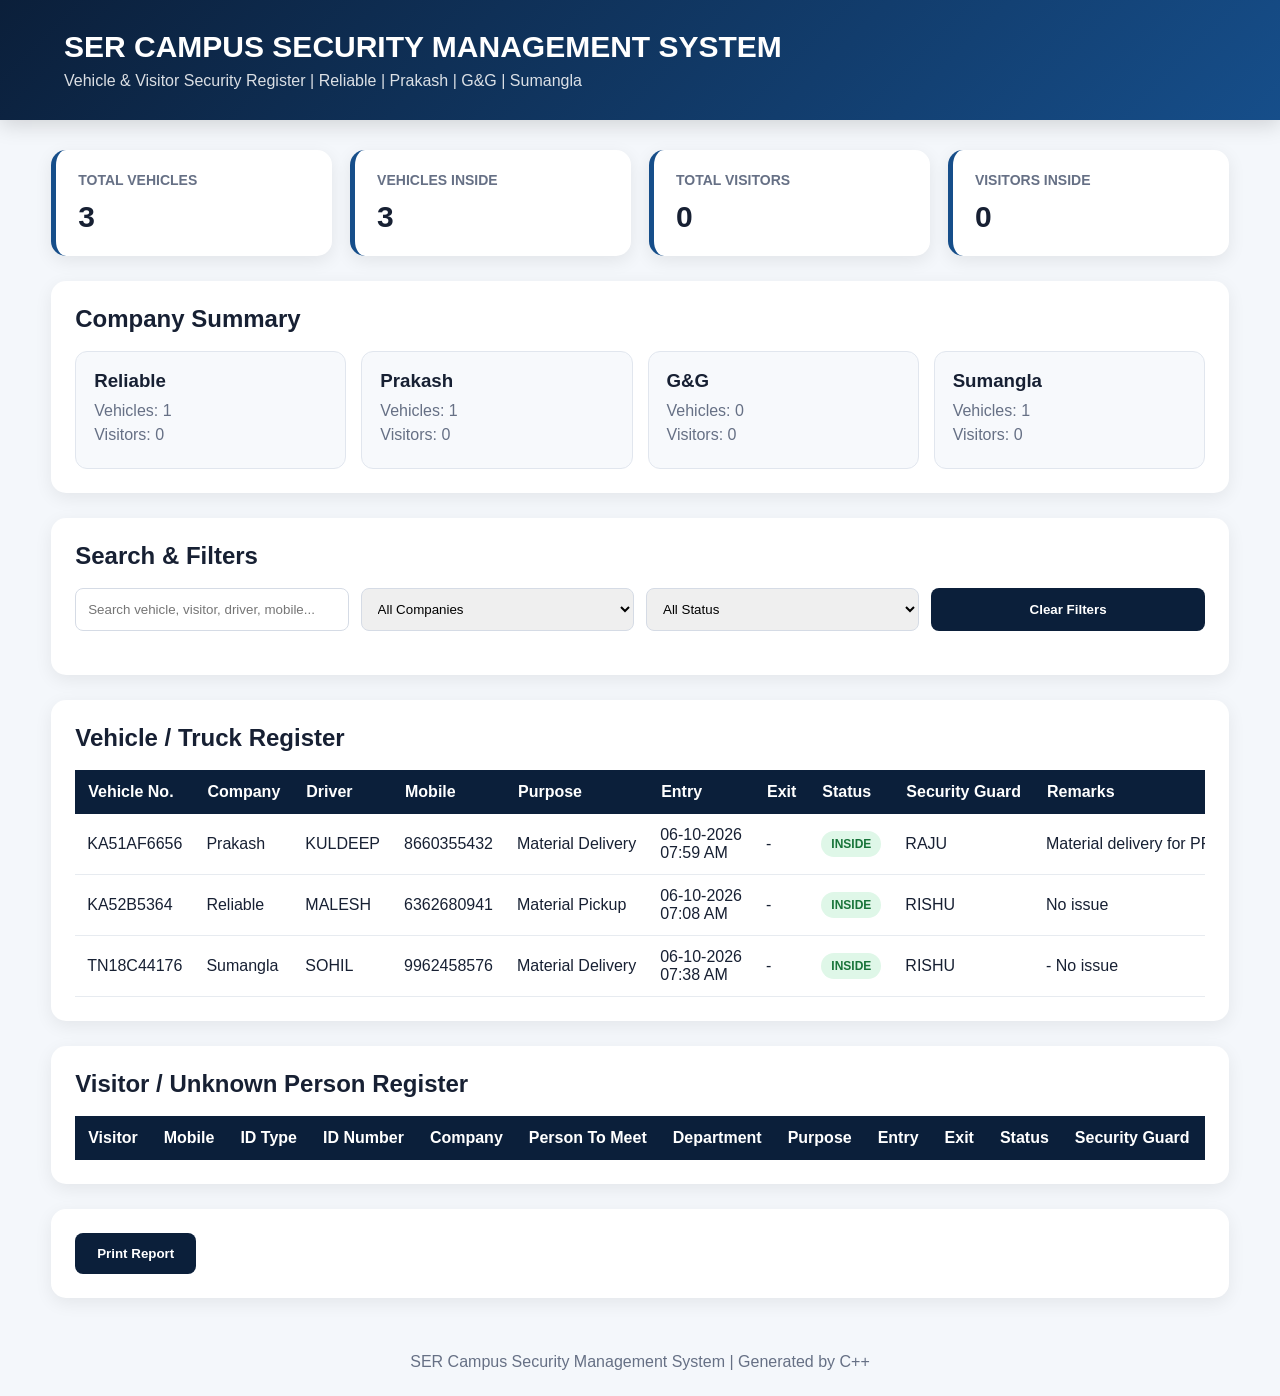
==== website/index.html @ 87534a73 "Add SER Security Management System" ====
<!DOCTYPE html>
<html lang="en">
<head>
<meta charset="UTF-8">
<meta name="viewport" content="width=device-width, initial-scale=1.0">
<title>SER Security Management System</title>
<link rel="stylesheet" href="style.css">
</head>
<body>
<div class="header">
<h1>SER CAMPUS SECURITY MANAGEMENT SYSTEM</h1>
<p>Vehicle & Visitor Security Register | Reliable | Prakash | G&G | Sumangla</p>
</div>
<div class="container">
<div class="cards">
<div class="card"><h3>TOTAL VEHICLES</h3><div class="number">3</div></div>
<div class="card"><h3>VEHICLES INSIDE</h3><div class="number">3</div></div>
<div class="card"><h3>TOTAL VISITORS</h3><div class="number">0</div></div>
<div class="card"><h3>VISITORS INSIDE</h3><div class="number">0</div></div>
</div>
<div class="section">
<h2>Company Summary</h2>
<div class="company-grid">
<div class="company-box">
<h3>Reliable</h3><p>Vehicles: 1</p><p>Visitors: 0</p></div>
<div class="company-box">
<h3>Prakash</h3><p>Vehicles: 1</p><p>Visitors: 0</p></div>
<div class="company-box">
<h3>G&G</h3><p>Vehicles: 0</p><p>Visitors: 0</p></div>
<div class="company-box">
<h3>Sumangla</h3><p>Vehicles: 1</p><p>Visitors: 0</p></div>
</div>
</div>
<div class="section no-print">
<h2>Search & Filters</h2>
<div class="filters">
<input id="globalSearch" onkeyup="applyAllFilters()" placeholder="Search vehicle, visitor, driver, mobile..."><select id="companyFilter" onchange="applyAllFilters()"><option value="">All Companies</option><option value="Reliable">Reliable</option><option value="Prakash">Prakash</option><option value="G&G">G&G</option><option value="Sumangla">Sumangla</option></select><select id="statusFilter" onchange="applyAllFilters()"><option value="">All Status</option><option value="INSIDE">INSIDE</option><option value="EXITED">EXITED</option></select><button onclick="clearFilters()" style="border:0;border-radius:8px;background:#0b1f3a;color:white;font-weight:bold;cursor:pointer;">Clear Filters</button></div>
</div>
<div class="section">
<h2>Vehicle / Truck Register</h2>
<div class="table-wrapper">
<table>
<thead><tr><th>Vehicle No.</th><th>Company</th><th>Driver</th><th>Mobile</th><th>Purpose</th><th>Entry</th><th>Exit</th><th>Status</th><th>Security Guard</th><th>Remarks</th></tr></thead>
<tbody>
<tr><td>KA51AF6656</td><td>Prakash</td><td>KULDEEP</td><td>8660355432</td><td>Material Delivery</td><td>06-10-2026<br>07:59 AM</td><td>-</td><td><span class="badge inside">INSIDE</span></td><td>RAJU</td><td>Material delivery for PRAKASH</td></tr>
<tr><td>KA52B5364</td><td>Reliable</td><td>MALESH</td><td>6362680941</td><td>Material Pickup</td><td>06-10-2026<br>07:08 AM</td><td>-</td><td><span class="badge inside">INSIDE</span></td><td>RISHU</td><td>No issue</td></tr>
<tr><td>TN18C44176</td><td>Sumangla</td><td>SOHIL</td><td>9962458576</td><td>Material Delivery</td><td>06-10-2026<br>07:38 AM</td><td>-</td><td><span class="badge inside">INSIDE</span></td><td>RISHU</td><td>- No issue</td></tr>
</tbody>
</table>
</div>
</div>
<div class="section">
<h2>Visitor / Unknown Person Register</h2>
<div class="table-wrapper">
<table>
<thead><tr><th>Visitor</th><th>Mobile</th><th>ID Type</th><th>ID Number</th><th>Company</th><th>Person To Meet</th><th>Department</th><th>Purpose</th><th>Entry</th><th>Exit</th><th>Status</th><th>Security Guard</th><th>Remarks</th></tr></thead>
<tbody>
</tbody>
</table>
</div>
</div>
<div class="section no-print">
<button onclick="printReport()" style="padding:13px 22px;border:0;border-radius:8px;background:#0b1f3a;color:white;font-weight:bold;cursor:pointer;">Print Report</button></div>
</div>
<div class="footer">SER Campus Security Management System | Generated by C++</div>
<script src="script.js"></script>
</body>
</html>
---- website/style.css ----
* {
    box-sizing: border-box;
    margin: 0;
    padding: 0;
}

body {
    font-family: Arial, Helvetica, sans-serif;
    background: #f4f7fb;
    color: #172033;
}

.header {
    background: linear-gradient(135deg, #0b1f3a, #164e8a);
    color: white;
    padding: 30px 5%;
    box-shadow: 0 5px 20px rgba(0,0,0,.15);
}

.header h1 {
    font-size: 30px;
    margin-bottom: 8px;
}

.header p {
    opacity: .85;
}

.container {
    width: 92%;
    max-width: 1500px;
    margin: 30px auto;
}

.cards {
    display: grid;
    grid-template-columns: repeat(4, 1fr);
    gap: 18px;
    margin-bottom: 25px;
}

.card {
    background: white;
    border-radius: 15px;
    padding: 22px;
    box-shadow: 0 5px 18px rgba(0,0,0,.08);
    border-left: 5px solid #164e8a;
}

.card h3 {
    color: #667085;
    font-size: 14px;
    margin-bottom: 12px;
}

.card .number {
    font-size: 30px;
    font-weight: bold;
}

.section {
    background: white;
    padding: 24px;
    border-radius: 15px;
    margin-bottom: 25px;
    box-shadow: 0 5px 18px rgba(0,0,0,.07);
}

.section h2 {
    margin-bottom: 18px;
}

.filters {
    display: grid;
    grid-template-columns: repeat(4, 1fr);
    gap: 12px;
    margin-bottom: 20px;
}

input, select {
    width: 100%;
    padding: 12px;
    border: 1px solid #d5dbe5;
    border-radius: 8px;
    outline: none;
}

input:focus, select:focus {
    border-color: #164e8a;
}

.table-wrapper {
    overflow-x: auto;
}

table {
    width: 100%;
    border-collapse: collapse;
    min-width: 1100px;
}

th {
    background: #0b1f3a;
    color: white;
    padding: 13px;
    text-align: left;
    white-space: nowrap;
}

td {
    padding: 12px;
    border-bottom: 1px solid #e7ebf0;
    white-space: nowrap;
}

tr:hover {
    background: #f7faff;
}

.badge {
    display: inline-block;
    padding: 6px 10px;
    border-radius: 20px;
    font-size: 12px;
    font-weight: bold;
}

.inside {
    background: #dff7e8;
    color: #18743a;
}

.exited {
    background: #eef0f3;
    color: #596273;
}

.company-grid {
    display: grid;
    grid-template-columns: repeat(4, 1fr);
    gap: 15px;
}

.company-box {
    background: #f7f9fc;
    border: 1px solid #e1e6ee;
    border-radius: 12px;
    padding: 18px;
}

.company-box h3 {
    margin-bottom: 10px;
}

.company-box p {
    margin: 6px 0;
    color: #667085;
}

.footer {
    text-align: center;
    padding: 25px;
    color: #667085;
}

.no-print {
    display: block;
}

@media (max-width: 1000px) {
    .cards {
        grid-template-columns: repeat(2, 1fr);
    }

    .filters {
        grid-template-columns: repeat(2, 1fr);
    }

    .company-grid {
        grid-template-columns: repeat(2, 1fr);
    }
}

@media (max-width: 600px) {
    .cards {
        grid-template-columns: 1fr;
    }

    .filters {
        grid-template-columns: 1fr;
    }

    .company-grid {
        grid-template-columns: 1fr;
    }

    .header h1 {
        font-size: 22px;
    }

    .container {
        width: 95%;
    }
}

@media print {
    .no-print {
        display: none !important;
    }

    body {
        background: white;
    }

    .section, .card {
        box-shadow: none;
    }
}
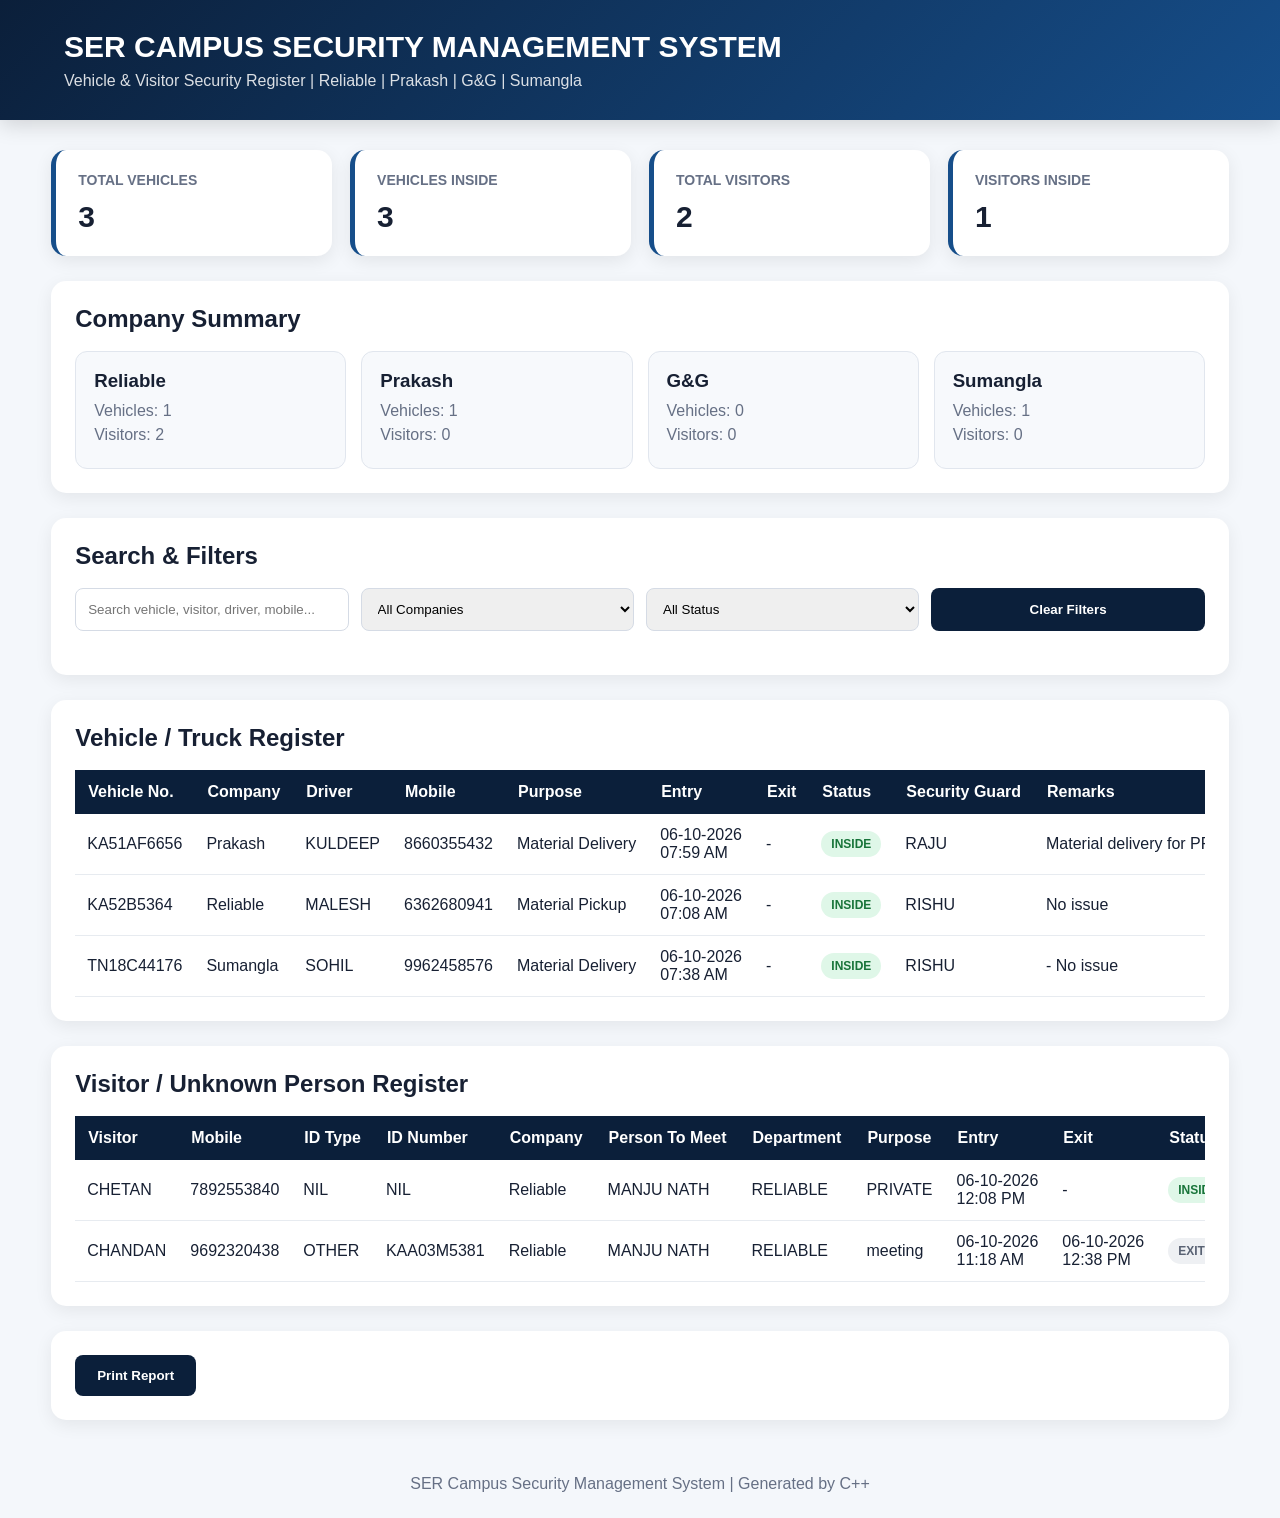
==== commit f1a21bc2: "Update security records" ====
--- a/website/index.html
+++ b/website/index.html
@@ -15,14 +15,14 @@
 <div class="cards">
 <div class="card"><h3>TOTAL VEHICLES</h3><div class="number">3</div></div>
 <div class="card"><h3>VEHICLES INSIDE</h3><div class="number">3</div></div>
-<div class="card"><h3>TOTAL VISITORS</h3><div class="number">0</div></div>
-<div class="card"><h3>VISITORS INSIDE</h3><div class="number">0</div></div>
+<div class="card"><h3>TOTAL VISITORS</h3><div class="number">2</div></div>
+<div class="card"><h3>VISITORS INSIDE</h3><div class="number">1</div></div>
 </div>
 <div class="section">
 <h2>Company Summary</h2>
 <div class="company-grid">
 <div class="company-box">
-<h3>Reliable</h3><p>Vehicles: 1</p><p>Visitors: 0</p></div>
+<h3>Reliable</h3><p>Vehicles: 1</p><p>Visitors: 2</p></div>
 <div class="company-box">
 <h3>Prakash</h3><p>Vehicles: 1</p><p>Visitors: 0</p></div>
 <div class="company-box">
@@ -55,6 +55,8 @@
 <table>
 <thead><tr><th>Visitor</th><th>Mobile</th><th>ID Type</th><th>ID Number</th><th>Company</th><th>Person To Meet</th><th>Department</th><th>Purpose</th><th>Entry</th><th>Exit</th><th>Status</th><th>Security Guard</th><th>Remarks</th></tr></thead>
 <tbody>
+<tr><td>CHETAN</td><td>7892553840</td><td>NIL</td><td>NIL</td><td>Reliable</td><td>MANJU NATH</td><td>RELIABLE</td><td>PRIVATE</td><td>06-10-2026<br>12:08 PM</td><td>-</td><td><span class="badge inside">INSIDE</span></td><td>RISHU</td><td>OK</td></tr>
+<tr><td>CHANDAN</td><td>9692320438</td><td>OTHER</td><td>KAA03M5381</td><td>Reliable</td><td>MANJU NATH</td><td>RELIABLE</td><td>meeting</td><td>06-10-2026<br>11:18 AM</td><td>06-10-2026<br>12:38 PM</td><td><span class="badge exited">EXITED</span></td><td>DEEPAK KUMAR</td><td>OK</td></tr>
 </tbody>
 </table>
 </div>
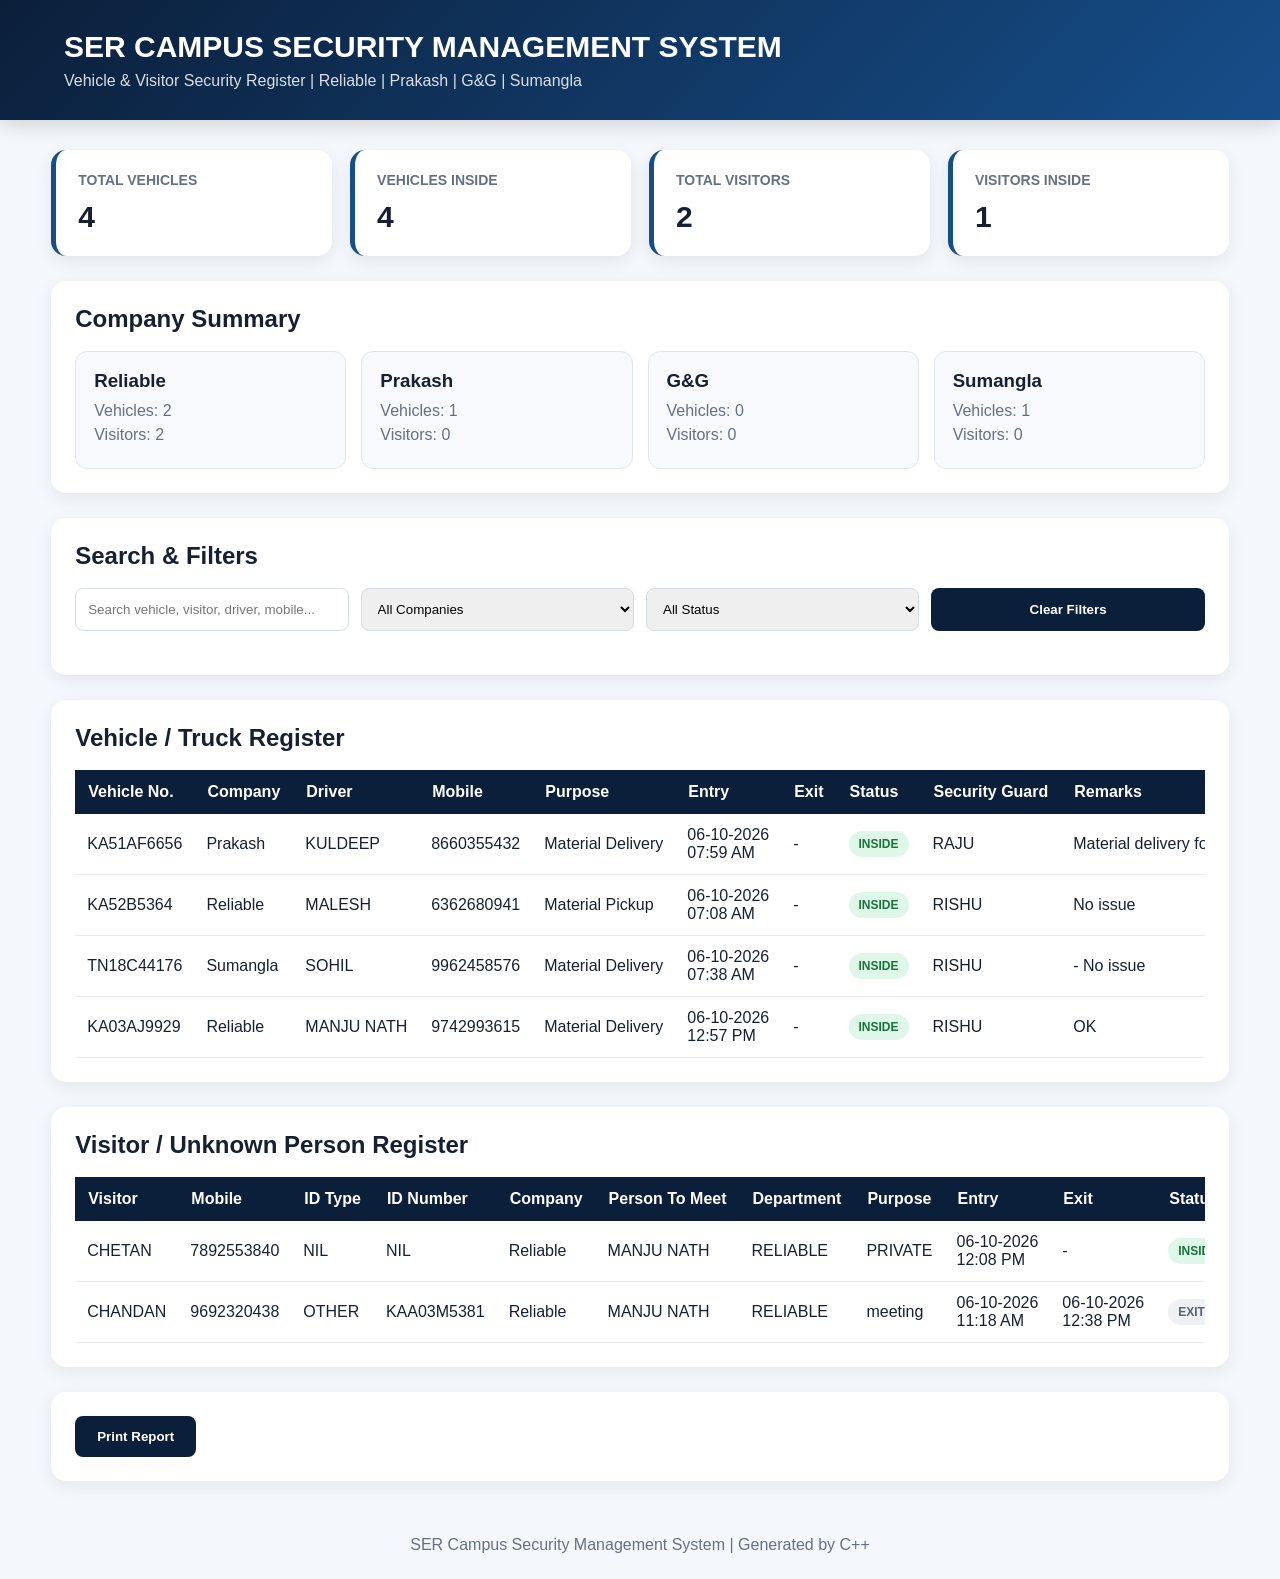
==== commit c1f62e0d: "Update security records" ====
--- a/website/index.html
+++ b/website/index.html
@@ -13,8 +13,8 @@
 </div>
 <div class="container">
 <div class="cards">
-<div class="card"><h3>TOTAL VEHICLES</h3><div class="number">3</div></div>
-<div class="card"><h3>VEHICLES INSIDE</h3><div class="number">3</div></div>
+<div class="card"><h3>TOTAL VEHICLES</h3><div class="number">4</div></div>
+<div class="card"><h3>VEHICLES INSIDE</h3><div class="number">4</div></div>
 <div class="card"><h3>TOTAL VISITORS</h3><div class="number">2</div></div>
 <div class="card"><h3>VISITORS INSIDE</h3><div class="number">1</div></div>
 </div>
@@ -22,7 +22,7 @@
 <h2>Company Summary</h2>
 <div class="company-grid">
 <div class="company-box">
-<h3>Reliable</h3><p>Vehicles: 1</p><p>Visitors: 2</p></div>
+<h3>Reliable</h3><p>Vehicles: 2</p><p>Visitors: 2</p></div>
 <div class="company-box">
 <h3>Prakash</h3><p>Vehicles: 1</p><p>Visitors: 0</p></div>
 <div class="company-box">
@@ -45,6 +45,7 @@
 <tr><td>KA51AF6656</td><td>Prakash</td><td>KULDEEP</td><td>8660355432</td><td>Material Delivery</td><td>06-10-2026<br>07:59 AM</td><td>-</td><td><span class="badge inside">INSIDE</span></td><td>RAJU</td><td>Material delivery for PRAKASH</td></tr>
 <tr><td>KA52B5364</td><td>Reliable</td><td>MALESH</td><td>6362680941</td><td>Material Pickup</td><td>06-10-2026<br>07:08 AM</td><td>-</td><td><span class="badge inside">INSIDE</span></td><td>RISHU</td><td>No issue</td></tr>
 <tr><td>TN18C44176</td><td>Sumangla</td><td>SOHIL</td><td>9962458576</td><td>Material Delivery</td><td>06-10-2026<br>07:38 AM</td><td>-</td><td><span class="badge inside">INSIDE</span></td><td>RISHU</td><td>- No issue</td></tr>
+<tr><td>KA03AJ9929</td><td>Reliable</td><td>MANJU NATH</td><td>9742993615</td><td>Material Delivery</td><td>06-10-2026<br>12:57 PM</td><td>-</td><td><span class="badge inside">INSIDE</span></td><td>RISHU</td><td>OK</td></tr>
 </tbody>
 </table>
 </div>
